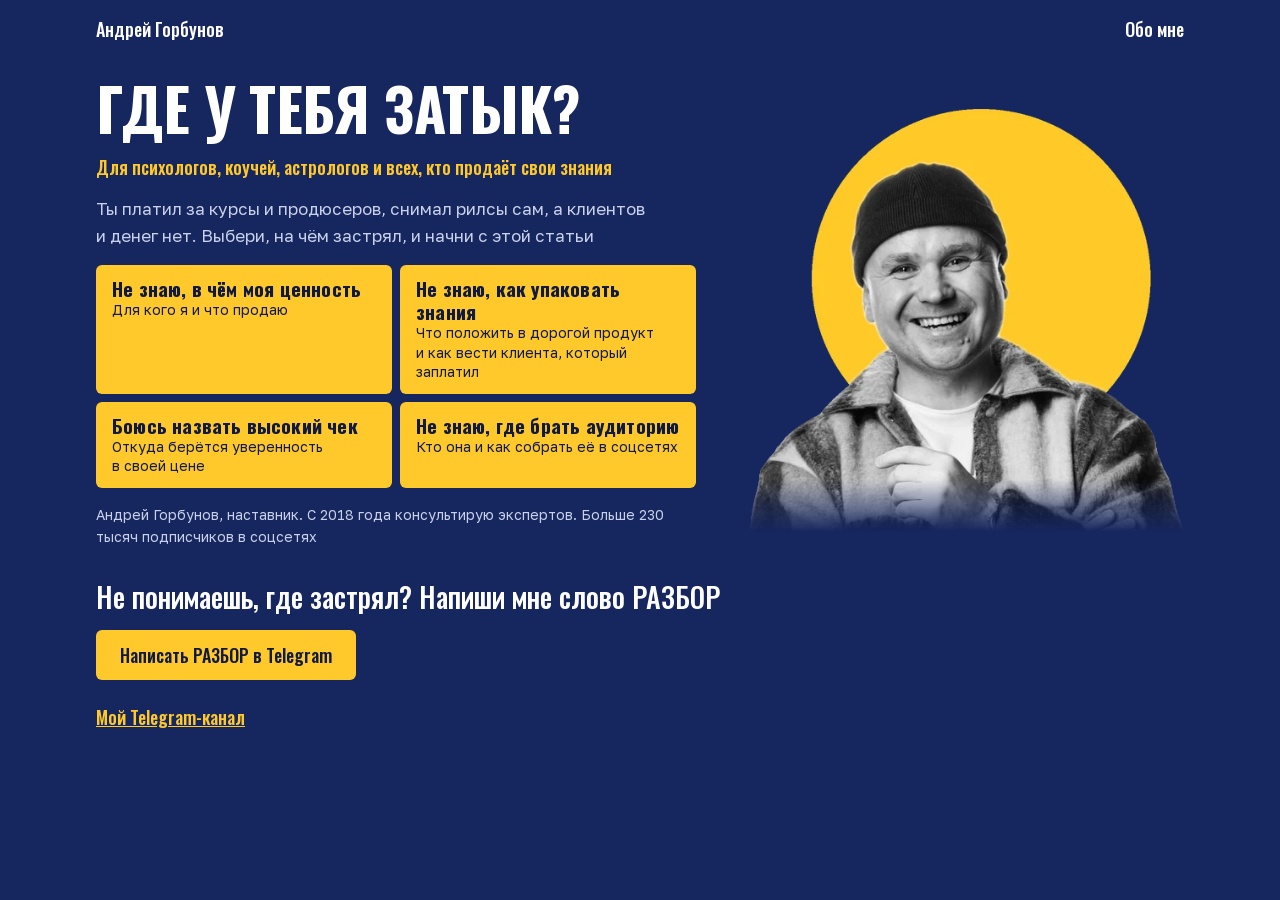
==== index.html @ 933ead1c "Первая версия сайта статей" ====
<!doctype html>
<html lang="ru">
<head>
<meta charset="utf-8">
<meta name="viewport" content="width=device-width,initial-scale=1,viewport-fit=cover">
<title>Андрей Горбунов, наставник для экспертов</title>
<meta name="description" content="Статьи для экспертов, которые платили за курсы и продюсеров, а клиентов и денег нет. Выбери, на чём застрял">
<link rel="preload" as="image" href="assets/avtor-oblozhka.webp">
<link rel="icon" href="assets/avtor-oblozhka.webp">
<link rel="stylesheet" href="assets/fonts.css">
<link rel="stylesheet" href="assets/site.css">
<meta property="og:title" content="Андрей Горбунов, наставник для экспертов">
<meta property="og:description" content="Статьи для экспертов, которые платили за курсы и продюсеров, а клиентов и денег нет. Выбери, на чём застрял">
<meta property="og:type" content="website">
<meta property="og:url" content="https://gavul.github.io/">
<meta property="og:image" content="https://gavul.github.io/assets/og.jpg">
<link rel="canonical" href="https://gavul.github.io/">
</head>
<body>
<div class="shell">
<header class="top"><a href="index.html">Андрей Горбунов</a><a href="about.html">Обо мне</a></header>
<main id="home" data-ekran="home">
<section class="hero" data-ideya="avtor">
<div class="hero-photo"><img src="assets/avtor-oblozhka.webp" alt="Андрей Горбунов улыбается на фоне золотого круга" width="520" height="520"></div>
<div class="hero-text">
<h1>Где у тебя&nbsp;затык?</h1>
<p class="who">Для психологов, коучей, астрологов и всех, кто продаёт свои знания</p>
<p class="lead">Ты платил за курсы и продюсеров, снимал рилсы сам, а клиентов и денег нет. Выбери, на чём застрял, и начни с&nbsp;этой статьи</p>
<ul class="plates">
<li><a href="statya-cennost.html"><b>Не знаю, в чём моя ценность</b><span>Для кого я и что продаю</span></a></li>
<li><a href="statya-produkt.html"><b>Не знаю, как упаковать знания</b><span>Что положить в дорогой продукт и как вести клиента, который заплатил</span></a></li>
<li><a href="statya-chek.html"><b>Боюсь назвать высокий чек</b><span>Откуда берётся уверенность в своей цене</span></a></li>
<li><a href="statya-auditoriya.html"><b>Не знаю, где брать аудиторию</b><span>Кто она и как собрать её в соцсетях</span></a></li>
</ul>
<p class="sign">Андрей Горбунов, наставник. С 2018 года консультирую экспертов. Больше 230 тысяч подписчиков в соцсетях</p>
</div>
</section>
<section class="razbor" id="razbor">
<p>Не понимаешь, где застрял? Напиши мне слово РАЗБОР</p>
<a class="btn" href="https://t.me/gavul?text=%D0%A0%D0%90%D0%97%D0%91%D0%9E%D0%A0">Написать РАЗБОР в Telegram</a><a class="tg" href="https://t.me/+gu_JXIsyhVdlMjBi">Мой Telegram-канал</a>
</section>
</main>
</div>
</body>
</html>
---- assets/fonts.css ----
@font-face{font-family:'Golos Text';font-weight:400;font-display:swap;src:url(fonts/golos-cyrillic.woff2) format('woff2');unicode-range:U+0301, U+0400-045F, U+0490-0491, U+04B0-04B1, U+2116}
@font-face{font-family:'Golos Text';font-weight:400;font-display:swap;src:url(fonts/golos-latin.woff2) format('woff2');unicode-range:U+0000-00FF, U+0131, U+0152-0153, U+02BB-02BC, U+02C6, U+02DA, U+02DC, U+0304, U+0308, U+0329, U+2000-206F, U+20AC, U+2122, U+2191, U+2193, U+2212, U+2215, U+FEFF, U+FFFD}
@font-face{font-family:'Golos Text';font-weight:500;font-display:swap;src:url(fonts/golos-cyrillic.woff2) format('woff2');unicode-range:U+0301, U+0400-045F, U+0490-0491, U+04B0-04B1, U+2116}
@font-face{font-family:'Golos Text';font-weight:500;font-display:swap;src:url(fonts/golos-latin.woff2) format('woff2');unicode-range:U+0000-00FF, U+0131, U+0152-0153, U+02BB-02BC, U+02C6, U+02DA, U+02DC, U+0304, U+0308, U+0329, U+2000-206F, U+20AC, U+2122, U+2191, U+2193, U+2212, U+2215, U+FEFF, U+FFFD}
@font-face{font-family:'Golos Text';font-weight:700;font-display:swap;src:url(fonts/golos-cyrillic.woff2) format('woff2');unicode-range:U+0301, U+0400-045F, U+0490-0491, U+04B0-04B1, U+2116}
@font-face{font-family:'Golos Text';font-weight:700;font-display:swap;src:url(fonts/golos-latin.woff2) format('woff2');unicode-range:U+0000-00FF, U+0131, U+0152-0153, U+02BB-02BC, U+02C6, U+02DA, U+02DC, U+0304, U+0308, U+0329, U+2000-206F, U+20AC, U+2122, U+2191, U+2193, U+2212, U+2215, U+FEFF, U+FFFD}
@font-face{font-family:'Oswald';font-weight:500;font-display:swap;src:url(fonts/oswald-cyrillic.woff2) format('woff2');unicode-range:U+0301, U+0400-045F, U+0490-0491, U+04B0-04B1, U+2116}
@font-face{font-family:'Oswald';font-weight:500;font-display:swap;src:url(fonts/oswald-latin.woff2) format('woff2');unicode-range:U+0000-00FF, U+0131, U+0152-0153, U+02BB-02BC, U+02C6, U+02DA, U+02DC, U+0304, U+0308, U+0329, U+2000-206F, U+20AC, U+2122, U+2191, U+2193, U+2212, U+2215, U+FEFF, U+FFFD}
@font-face{font-family:'Oswald';font-weight:700;font-display:swap;src:url(fonts/oswald-cyrillic.woff2) format('woff2');unicode-range:U+0301, U+0400-045F, U+0490-0491, U+04B0-04B1, U+2116}
@font-face{font-family:'Oswald';font-weight:700;font-display:swap;src:url(fonts/oswald-latin.woff2) format('woff2');unicode-range:U+0000-00FF, U+0131, U+0152-0153, U+02BB-02BC, U+02C6, U+02DA, U+02DC, U+0304, U+0308, U+0329, U+2000-206F, U+20AC, U+2122, U+2191, U+2193, U+2212, U+2215, U+FEFF, U+FFFD}
---- assets/site.css ----
:root{--navy:#16265E;--navy-up:#1D3173;--ink:#10193F;--gold:#FFC92C;--gold-hover:#FFD65C;--text:#FFFFFF;--text-2:#C9D1EA;--line:#4A5DA3;--paper:#F6F7FB;--paper-text:#16265E;--paper-text-2:#44507A;--font-display:"Oswald","Arial Narrow",sans-serif;--font-body:"Golos Text",system-ui,sans-serif;--t-h1:clamp(2.75rem,12vw,4.5rem);--t-h2:1.75rem;--t-h3:1.25rem;--t-body:1.0625rem;--t-small:.875rem;--s1:4px;--s2:8px;--s3:12px;--s4:16px;--s5:24px;--s6:32px;--s7:48px;--s8:64px;--radius:6px;--measure:65ch;--ease-out:cubic-bezier(0.23,1,0.32,1)}
*{box-sizing:border-box}
html{-webkit-text-size-adjust:100%}
body{margin:0;background:var(--navy);color:var(--text);font:400 var(--t-body)/1.6 var(--font-body)}
a{color:inherit}
a:focus-visible{outline:2px solid var(--gold);outline-offset:3px}
.shell{max-width:1120px;margin:0 auto;padding-inline:max(var(--s4),env(safe-area-inset-left,0px))}
.top{display:flex;justify-content:space-between;align-items:center;gap:var(--s4);padding-block:var(--s2) var(--s5)}
.top a{display:inline-flex;align-items:center;min-height:44px;text-decoration:none;font:500 1.125rem/1.2 var(--font-display)}
.top a:hover{color:var(--gold)}
.hero{display:grid;gap:var(--s5)}
.hero-photo{margin-inline:calc(var(--s4)*-1);overflow:hidden}
.hero-photo img{display:block;width:min(72vw,300px);max-width:520px;aspect-ratio:1;height:auto;margin:0 auto;object-fit:cover;-webkit-mask-image:linear-gradient(#000 88%,transparent);mask-image:linear-gradient(#000 88%,transparent)}
.hero-text{display:grid;gap:var(--s4);min-width:0}
h1{font:700 var(--t-h1)/1.08 var(--font-display);letter-spacing:-.01em;text-transform:uppercase;margin:0;text-wrap:balance}
.lead{margin:0;color:var(--text-2);max-width:var(--measure);text-wrap:pretty}
.plates{display:grid;gap:var(--s2);margin:0;padding:0;list-style:none}
.plates a{display:block;height:100%;background:var(--gold);color:var(--ink);padding:var(--s3) var(--s4);border-radius:var(--radius);text-decoration:none;transition:background .16s var(--ease-out)}
.plates a:hover{background:var(--gold-hover)}
.plates a:active{transform:scale(.98)}
.plates b{display:block;font:700 1.375rem/1.2 var(--font-display);letter-spacing:.01em}
.plates span{display:block;font-size:var(--t-small);line-height:1.4}
.sign{margin:0;font-size:var(--t-small);color:var(--text-2);text-wrap:pretty}
.razbor{display:grid;gap:var(--s4);justify-items:start;padding-block:var(--s7) var(--s8)}
.razbor p{font:500 var(--t-h2)/1.2 var(--font-display);margin:0;text-wrap:balance}
.btn{display:inline-block;background:var(--gold);color:var(--ink);font:500 1.125rem/1 var(--font-display);padding:var(--s4) var(--s5);border-radius:var(--radius);text-decoration:none;white-space:nowrap;transition:background .16s var(--ease-out)}
.btn:hover{background:var(--gold-hover)}
.btn:active{transform:scale(.98)}
@media (min-width:860px){h1{font-size:clamp(2.75rem,4.6vw,4.25rem)}.plates b{font-size:1.1875rem}.hero{grid-template-columns:1fr 440px;align-items:center;gap:var(--s7)}.hero-photo{order:2;margin-inline:0}.hero-photo img{width:100%;max-width:440px}.plates{grid-template-columns:1fr 1fr}.razbor{padding-top:var(--s6)}}
@media (prefers-reduced-motion:reduce){.plates a,.btn{transition:none}.plates a:active,.btn:active{transform:none}}
.art-head{padding-block:var(--s4) var(--s7);display:grid;gap:var(--s4);justify-items:start;max-width:760px}
.art-tag{color:var(--gold);font:500 1rem/1.2 var(--font-display);min-height:44px;display:inline-flex;align-items:center}
.art-head h1{font-size:clamp(2.25rem,8vw,3.5rem);text-transform:none}
.art-paper{background:var(--paper);color:var(--paper-text)}
.art-body{max-width:calc(var(--measure) + 2*var(--s4));margin:0 auto;padding:var(--s7) var(--s4);line-height:1.55;display:grid;gap:var(--s4)}
.art-body p,.art-body ol{margin:0}
.art-body ol{padding-left:1.4em;display:grid;gap:var(--s2)}
.art-body h2{font:700 var(--t-h2)/1.2 var(--font-display);margin:var(--s5) 0 0;text-wrap:balance}
.quick{font-size:1.1875rem;font-weight:500}
.story{background:#fff;padding:var(--s4);border-radius:var(--radius);border:1px solid #D5DBEC}
.story small{display:block;color:var(--paper-text-2);font-size:var(--t-small);margin-top:var(--s1)}
.pre{background:var(--navy);color:var(--text);padding:var(--s5) var(--s4);border-radius:var(--radius);display:grid;gap:var(--s3);margin-top:var(--s5)}
.pre h2{margin:0;color:var(--gold)}
.art-end{padding-block:var(--s7);display:grid;gap:var(--s6);max-width:760px}
.art-end .razbor{padding:0}
.author{display:grid;grid-template-columns:96px 1fr;gap:var(--s4);align-items:start}
.author img{width:96px;height:96px;object-fit:cover;object-position:top;border-radius:50%;background:#fff}
.author p{margin:0 0 var(--s3);color:var(--text-2);font-size:1rem}
.author .link{display:inline-flex;align-items:center;min-height:44px;color:var(--gold);font:500 1.125rem/1.2 var(--font-display)}
.more h2{font:500 var(--t-h3)/1.2 var(--font-display);margin:0 0 var(--s2)}
.more ul{margin:0;padding:0;list-style:none;display:grid;gap:var(--s1)}
.more a{display:inline-flex;align-items:center;min-height:44px;color:var(--text)}
.about{display:grid;gap:var(--s6);padding-block:var(--s4) var(--s7)}
.about-photo{width:min(100%,300px);aspect-ratio:1;background:#fff;border:6px solid var(--gold);border-radius:50%;overflow:hidden;justify-self:center}
.about-photo img{display:block;width:100%;height:100%;object-fit:cover;object-position:top}
.about-text{display:grid;gap:var(--s4);min-width:0;max-width:var(--measure)}
.about-text p,.about-text ul{margin:0;text-wrap:pretty}
.about-text h2{font:700 var(--t-h2)/1.2 var(--font-display);margin:var(--s5) 0 0;text-wrap:balance}
.about-text ul{padding:0;list-style:none;display:grid;gap:var(--s3)}
.about-text small{display:block;color:var(--text-2);font-size:var(--t-small)}
@media (min-width:860px){.about{grid-template-columns:1fr 320px;align-items:start;gap:var(--s7)}.about-photo{order:2}}
.about-text h1{font-size:clamp(1.875rem,8.6vw,3.5rem)}
.who{margin:0;font:500 1.125rem/1.3 var(--font-display);color:var(--gold);text-wrap:pretty}
.early a{color:var(--paper-text);font-weight:500}
.about ~ .more{padding-bottom:var(--s5)}
.nums{font:500 1.25rem/1.4 var(--font-display)}
.tg{display:inline-flex;align-items:center;min-height:44px;color:var(--gold);font:500 1.125rem/1.2 var(--font-display)}
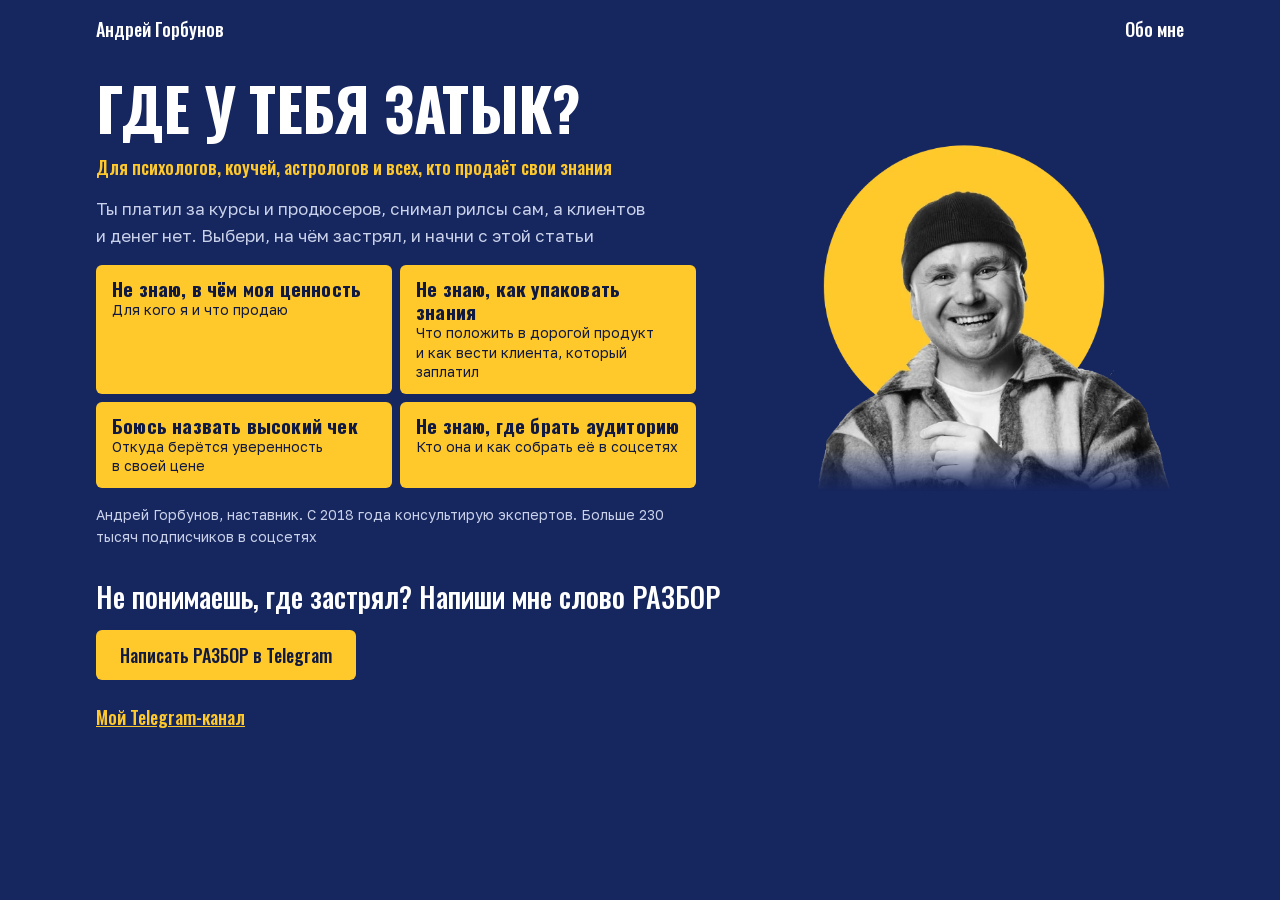
==== commit d21cd45f: "Лицо по центру золотого круга" ====
--- a/index.html
+++ b/index.html
@@ -21,7 +21,7 @@
 <header class="top"><a href="index.html">Андрей Горбунов</a><a href="about.html">Обо мне</a></header>
 <main id="home" data-ekran="home">
 <section class="hero" data-ideya="avtor">
-<div class="hero-photo"><img src="assets/avtor-oblozhka.webp" alt="Андрей Горбунов улыбается на фоне золотого круга" width="520" height="520"></div>
+<div class="hero-photo"><img src="assets/avtor-oblozhka.webp" alt="Андрей Горбунов улыбается на фоне золотого круга" width="640" height="520"></div>
 <div class="hero-text">
 <h1>Где у тебя&nbsp;затык?</h1>
 <p class="who">Для психологов, коучей, астрологов и всех, кто продаёт свои знания</p>
--- a/assets/site.css
+++ b/assets/site.css
@@ -10,7 +10,7 @@
 .top a:hover{color:var(--gold)}
 .hero{display:grid;gap:var(--s5)}
 .hero-photo{margin-inline:calc(var(--s4)*-1);overflow:hidden}
-.hero-photo img{display:block;width:min(72vw,300px);max-width:520px;aspect-ratio:1;height:auto;margin:0 auto;object-fit:cover;-webkit-mask-image:linear-gradient(#000 88%,transparent);mask-image:linear-gradient(#000 88%,transparent)}
+.hero-photo img{display:block;width:min(88vw,360px);max-width:520px;aspect-ratio:640/520;height:auto;margin:0 auto;object-fit:cover;-webkit-mask-image:linear-gradient(#000 88%,transparent);mask-image:linear-gradient(#000 88%,transparent)}
 .hero-text{display:grid;gap:var(--s4);min-width:0}
 h1{font:700 var(--t-h1)/1.08 var(--font-display);letter-spacing:-.01em;text-transform:uppercase;margin:0;text-wrap:balance}
 .lead{margin:0;color:var(--text-2);max-width:var(--measure);text-wrap:pretty}
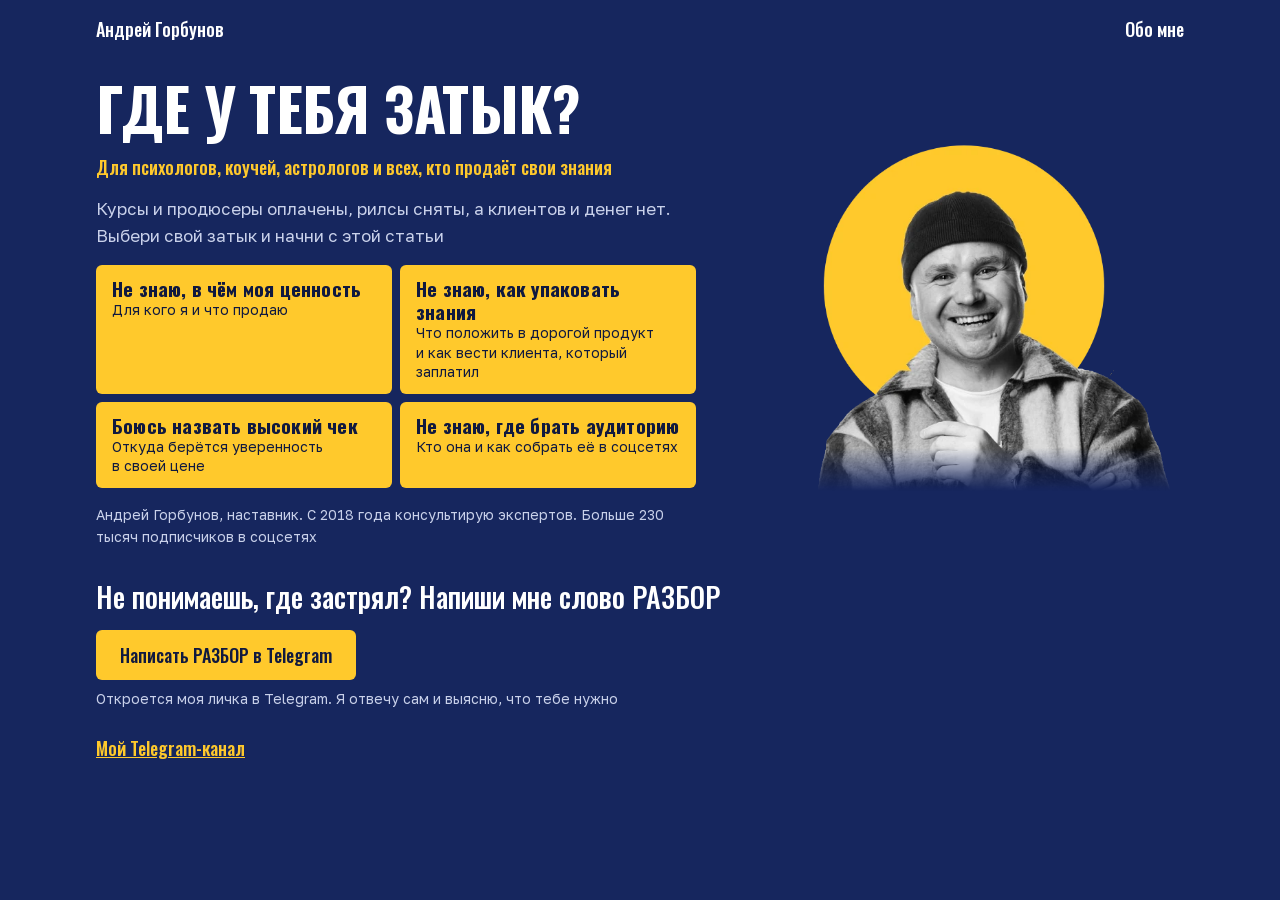
==== commit 6551f27b: "Правки по повторной проверке, карта сайта" ====
--- a/index.html
+++ b/index.html
@@ -25,7 +25,7 @@
 <div class="hero-text">
 <h1>Где у тебя&nbsp;затык?</h1>
 <p class="who">Для психологов, коучей, астрологов и всех, кто продаёт свои знания</p>
-<p class="lead">Ты платил за курсы и продюсеров, снимал рилсы сам, а клиентов и денег нет. Выбери, на чём застрял, и начни с&nbsp;этой статьи</p>
+<p class="lead">Курсы и продюсеры оплачены, рилсы сняты, а клиентов и денег нет. Выбери свой затык и начни с этой статьи</p>
 <ul class="plates">
 <li><a href="statya-cennost.html"><b>Не знаю, в чём моя ценность</b><span>Для кого я и что продаю</span></a></li>
 <li><a href="statya-produkt.html"><b>Не знаю, как упаковать знания</b><span>Что положить в дорогой продукт и как вести клиента, который заплатил</span></a></li>
@@ -37,7 +37,7 @@
 </section>
 <section class="razbor" id="razbor">
 <p>Не понимаешь, где застрял? Напиши мне слово РАЗБОР</p>
-<a class="btn" href="https://t.me/gavul?text=%D0%A0%D0%90%D0%97%D0%91%D0%9E%D0%A0">Написать РАЗБОР в Telegram</a><a class="tg" href="https://t.me/+gu_JXIsyhVdlMjBi">Мой Telegram-канал</a>
+<a class="btn" href="https://t.me/gavul?text=%D0%A0%D0%90%D0%97%D0%91%D0%9E%D0%A0">Написать РАЗБОР в Telegram</a><small class="after">Откроется моя личка в Telegram. Я отвечу сам и выясню, что тебе нужно</small><a class="tg" href="https://t.me/+gu_JXIsyhVdlMjBi">Мой Telegram-канал</a>
 </section>
 </main>
 </div>
--- a/assets/site.css
+++ b/assets/site.css
@@ -65,3 +65,4 @@
 .about ~ .more{padding-bottom:var(--s5)}
 .nums{font:500 1.25rem/1.4 var(--font-display)}
 .tg{display:inline-flex;align-items:center;min-height:44px;color:var(--gold);font:500 1.125rem/1.2 var(--font-display)}
+.after{display:block;margin-top:calc(var(--s2)*-1);font-size:var(--t-small);color:var(--text-2);max-width:var(--measure)}
